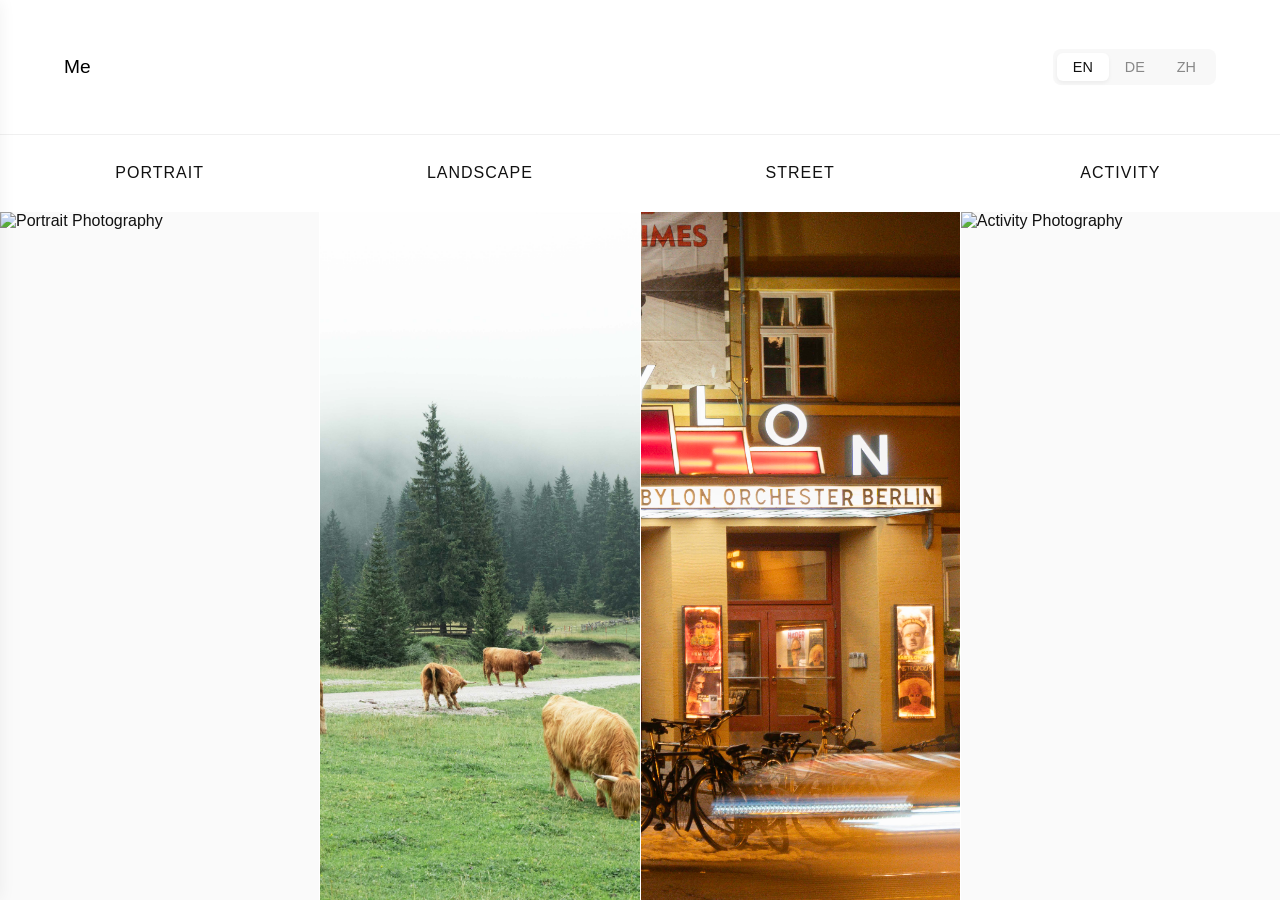
==== index.html @ 8cc1ccda "basic framework" ====
<!DOCTYPE html>
<html lang="en">
<head>
    <meta charset="UTF-8">
    <meta name="viewport" content="width=device-width, initial-scale=1.0">
    <title>Photography Portfolio</title>
    <link rel="stylesheet" href="style.css">
</head>
<body>
    <header class="top-row">
        <div class="me-section">
            <button id="me-btn" data-i18n="meText">Me</button>
        </div>

        <div class="lang-switcher">
            <input type="radio" id="lang-en" name="language" value="en" checked>
            <label for="lang-en">EN</label>

            <input type="radio" id="lang-de" name="language" value="de">
            <label for="lang-de">DE</label>

            <input type="radio" id="lang-zh" name="language" value="zh">
            <label for="lang-zh">ZH</label>
        </div>
    </header>

    <div id="me-overlay" class="hidden"></div>
    <aside id="me-sidebar" class="hidden">
        <button id="close-sidebar">&times;</button>
        <div class="sidebar-content">
            <div class="profile-img-col">
                <img src="images/profile.jpg" alt="Profile Picture" id="profile-img">
            </div>
            <div class="personal-info-col">
                <ul>
                    <li><span class="label" data-i18n="nameLabel">Name:</span> <span class="value" data-i18n="nameValue">John Doe</span></li>
                    <li><span class="label" data-i18n="natLabel">Nationality:</span> <span class="value" data-i18n="natValue">Global Citizen</span></li>
                    <li><span class="label" data-i18n="locLabel">Location:</span> <span class="value" data-i18n="locValue">Berlin, Germany</span></li>
                    <li><span class="label" data-i18n="emailLabel">Email:</span> <span class="value">hello@example.com</span></li>
                    <li><span class="label">Instagram:</span> <span class="value">@johndoe</span></li>
                    <li><span class="label">Rednote:</span> <span class="value">johndoe_photo</span></li>
                </ul>
            </div>
        </div>
    </aside>

    <main class="bottom-row">
        <a href="project.html?category=portrait" class="category-col">
            <h2 data-i18n="catPortrait">Portrait</h2>
            <img src="images/home/portrait.jpg" alt="Portrait Photography">
        </a>

        <a href="project.html?category=landscape" class="category-col">
            <h2 data-i18n="catLandscape">Landscape</h2>
            <img src="images/home/landscape.jpg" alt="Landscape Photography">
        </a>

        <a href="project.html?category=street" class="category-col">
            <h2 data-i18n="catStreet">Street</h2>
            <img src="images/home/street.jpg" alt="Street Photography">
        </a>

        <a href="project.html?category=activity" class="category-col">
            <h2 data-i18n="catActivity">Activity</h2>
            <img src="images/home/activity.jpg" alt="Activity Photography">
        </a>
    </main>

    <script src="script.js" defer></script>
</body>
</html>
---- style.css ----
/* ==========================================================================
   Base & Reset
   ========================================================================== */
* {
    margin: 0;
    padding: 0;
    box-sizing: border-box;
    font-family: 'Helvetica Neue', Helvetica, Arial, sans-serif;
}

body {
    background-color: #ffffff;
    color: #111111;
    overflow-x: hidden;
}

a {
    text-decoration: none;
    color: inherit;
}

/* ==========================================================================
   Top Row (15vh)
   ========================================================================== */
.top-row {
    height: 15vh;
    display: flex;
    justify-content: space-between;
    align-items: center;
    padding: 0 5vw;
    border-bottom: 1px solid #f0f0f0;
}

#me-btn {
    background: none;
    border: none;
    font-size: 1.2rem;
    cursor: pointer;
    font-weight: 500;
    transition: opacity 0.3s;
}

#me-btn:hover {
    opacity: 0.5;
}

/* Segmented Control for Language Switcher */
.lang-switcher {
    display: flex;
    background-color: #f8f8f8;
    border-radius: 8px;
    padding: 4px;
}

.lang-switcher input[type="radio"] {
    display: none;
}

.lang-switcher label {
    padding: 6px 16px;
    cursor: pointer;
    font-size: 0.9rem;
    border-radius: 6px;
    transition: all 0.3s ease;
    color: #888;
}

.lang-switcher input[type="radio"]:checked + label {
    background-color: #ffffff;
    color: #111111;
    box-shadow: 0 2px 4px rgba(0,0,0,0.05);
}

/* ==========================================================================
   Me Sidebar & Overlay
   ========================================================================== */
#me-overlay {
    position: fixed;
    top: 0;
    left: 0;
    width: 100vw;
    height: 100vh;
    background: rgba(255, 255, 255, 0.8);
    backdrop-filter: blur(5px);
    z-index: 99;
    opacity: 0;
    visibility: hidden;
    transition: all 0.4s ease;
}

#me-overlay.active {
    opacity: 1;
    visibility: visible;
}

#me-sidebar {
    position: fixed;
    top: 0;
    left: 0;
    width: 33vw;
    min-width: 300px;
    max-width: 450px;
    height: 100vh;
    background-color: #ffffff;
    z-index: 100;
    box-shadow: 2px 0 15px rgba(0,0,0,0.05);
    transform: translateX(-100%);
    transition: transform 0.4s cubic-bezier(0.25, 0.8, 0.25, 1);
    padding: 40px;
    overflow-y: auto;
}

#me-sidebar.active {
    transform: translateX(0);
}

#close-sidebar {
    position: absolute;
    top: 20px;
    right: 20px;
    background: none;
    border: none;
    font-size: 2rem;
    cursor: pointer;
    color: #111;
}

.sidebar-content {
    display: flex;
    flex-direction: column;
    gap: 30px;
    margin-top: 40px;
}

.profile-img-col img {
    width: 100%;
    aspect-ratio: 1/1;
    object-fit: cover;
    border-radius: 4px;
}

.personal-info-col ul {
    list-style: none;
}

.personal-info-col li {
    margin-bottom: 12px;
    font-size: 0.95rem;
    display: flex;
    justify-content: space-between;
    border-bottom: 1px solid #f9f9f9;
    padding-bottom: 6px;
}

.personal-info-col .label {
    color: #888;
}

/* ==========================================================================
   Bottom Row (85vh) & Categories
   ========================================================================== */
.bottom-row {
    height: 85vh;
    display: flex;
    width: 100vw;
}

.category-col {
    flex: 1;
    position: relative;
    display: flex;
    flex-direction: column;
    border-right: 1px solid #ffffff;
    background-color: #fafafa;
    overflow: hidden;
    transition: background-color 0.3s;
}

.category-col:last-child {
    border-right: none;
}

.category-col h2 {
    height: 10%;
    display: flex;
    align-items: center;
    justify-content: center;
    font-size: 1rem;
    font-weight: 400;
    letter-spacing: 1px;
    text-transform: uppercase;
    z-index: 2;
    background: #ffffff;
}

.category-col img {
    width: 100%;
    height: 90%;
    object-fit: cover;
    transition: transform 0.6s ease;
}

.category-col:hover img {
    transform: scale(1.03);
}

/* ==========================================================================
   Responsive Logic
   ========================================================================== */
@media (max-width: 1024px) {
    .bottom-row {
        flex-wrap: wrap;
        height: auto;
    }
    .category-col {
        flex: 0 0 50%;
        height: 50vh;
        border-bottom: 1px solid #fff;
    }
}

@media (max-width: 600px) {
    .category-col {
        flex: 0 0 100%;
    }
    #me-sidebar {
        width: 80vw;
    }
}
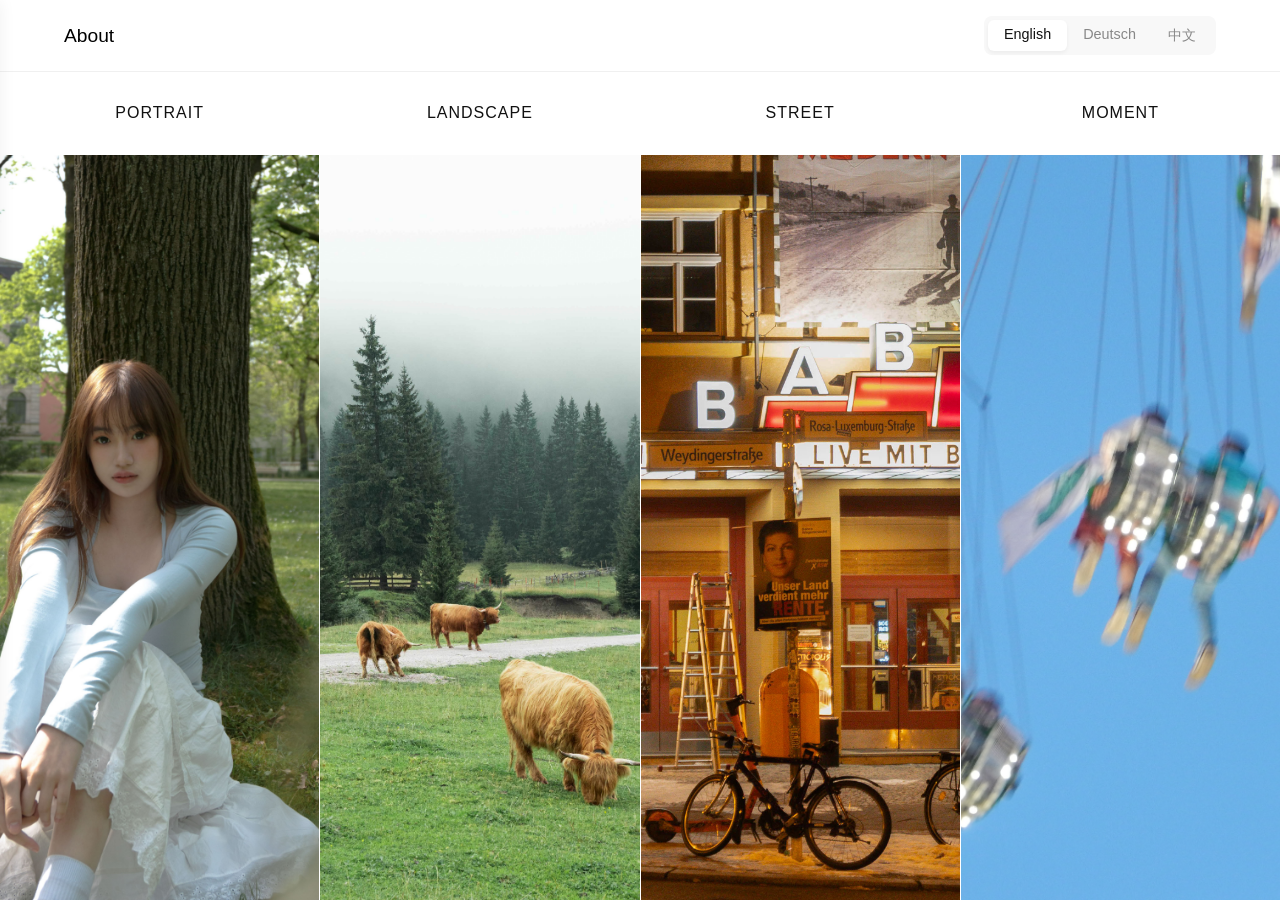
==== commit 71b96e58: "index-text-update" ====
--- a/index.html
+++ b/index.html
@@ -8,24 +8,24 @@
 </head>
 <body>
     <header class="top-row">
-        <div class="me-section">
-            <button id="me-btn" data-i18n="meText">Me</button>
+        <div class="About-section">
+            <button id="About-btn" data-i18n="AboutText">Me</button>
         </div>
 
         <div class="lang-switcher">
             <input type="radio" id="lang-en" name="language" value="en" checked>
-            <label for="lang-en">EN</label>
+            <label for="lang-en">English</label> 
 
             <input type="radio" id="lang-de" name="language" value="de">
-            <label for="lang-de">DE</label>
+            <label for="lang-de">Deutsch</label>
 
             <input type="radio" id="lang-zh" name="language" value="zh">
-            <label for="lang-zh">ZH</label>
+            <label for="lang-zh">中文</label>
         </div>
     </header>
 
-    <div id="me-overlay" class="hidden"></div>
-    <aside id="me-sidebar" class="hidden">
+    <div id="About-overlay" class="hidden"></div>
+    <aside id="About-sidebar" class="hidden">
         <button id="close-sidebar">&times;</button>
         <div class="sidebar-content">
             <div class="profile-img-col">
@@ -33,12 +33,12 @@
             </div>
             <div class="personal-info-col">
                 <ul>
-                    <li><span class="label" data-i18n="nameLabel">Name:</span> <span class="value" data-i18n="nameValue">John Doe</span></li>
-                    <li><span class="label" data-i18n="natLabel">Nationality:</span> <span class="value" data-i18n="natValue">Global Citizen</span></li>
-                    <li><span class="label" data-i18n="locLabel">Location:</span> <span class="value" data-i18n="locValue">Berlin, Germany</span></li>
-                    <li><span class="label" data-i18n="emailLabel">Email:</span> <span class="value">hello@example.com</span></li>
-                    <li><span class="label">Instagram:</span> <span class="value">@johndoe</span></li>
-                    <li><span class="label">Rednote:</span> <span class="value">johndoe_photo</span></li>
+                    <li><span class="label" data-i18n="nameLabel">Name:</span> <span class="value" data-i18n="nameValue">Hu</span></li>
+                    <li><span class="label" data-i18n="natLabel">Nationality:</span> <span class="value" data-i18n="natValue">Chinese</span></li>
+                    <li><span class="label" data-i18n="locLabel">Location:</span> <span class="value" data-i18n="locValue">Nürnberg, Germany</span></li>
+                    <li><span class="label" data-i18n="emailLabel">Email:</span> <span class="value">huguanlin2024@gmail.com</span></li>
+                    <li><span class="label">Instagram:</span> <span class="value">@huguanlin_photographer</span></li>
+                    <li><span class="label" data-i18n="rednoteLabel">Rednote:</span> <span class="value">5058400982d</span></li>
                 </ul>
             </div>
         </div>
@@ -60,9 +60,9 @@
             <img src="images/home/street.jpg" alt="Street Photography">
         </a>
 
-        <a href="project.html?category=activity" class="category-col">
-            <h2 data-i18n="catActivity">Activity</h2>
-            <img src="images/home/activity.jpg" alt="Activity Photography">
+        <a href="project.html?category=moment" class="category-col">
+            <h2 data-i18n="catMoment">Moment</h2>
+            <img src="images/home/moment.jpg" alt="Moment Photography">
         </a>
     </main>
 
--- a/style.css
+++ b/style.css
@@ -20,10 +20,10 @@
 }
 
 /* ==========================================================================
-   Top Row (15vh)
+   Top Row (8vh)
    ========================================================================== */
 .top-row {
-    height: 15vh;
+    height: 8vh;
     display: flex;
     justify-content: space-between;
     align-items: center;
@@ -31,7 +31,7 @@
     border-bottom: 1px solid #f0f0f0;
 }
 
-#me-btn {
+#About-btn {
     background: none;
     border: none;
     font-size: 1.2rem;
@@ -40,7 +40,7 @@
     transition: opacity 0.3s;
 }
 
-#me-btn:hover {
+#About-btn:hover {
     opacity: 0.5;
 }
 
@@ -72,9 +72,9 @@
 }
 
 /* ==========================================================================
-   Me Sidebar & Overlay
-   ========================================================================== */
-#me-overlay {
+   About Sidebar & Overlay
+   ========================================================================== */
+#About-overlay {
     position: fixed;
     top: 0;
     left: 0;
@@ -88,12 +88,12 @@
     transition: all 0.4s ease;
 }
 
-#me-overlay.active {
+#About-overlay.active {
     opacity: 1;
     visibility: visible;
 }
 
-#me-sidebar {
+#About-sidebar {
     position: fixed;
     top: 0;
     left: 0;
@@ -110,7 +110,7 @@
     overflow-y: auto;
 }
 
-#me-sidebar.active {
+#About-sidebar.active {
     transform: translateX(0);
 }
 
@@ -157,10 +157,10 @@
 }
 
 /* ==========================================================================
-   Bottom Row (85vh) & Categories
+   Bottom Row (92vh) & Categories
    ========================================================================== */
 .bottom-row {
-    height: 85vh;
+    height: 92vh;
     display: flex;
     width: 100vw;
 }
@@ -223,7 +223,7 @@
     .category-col {
         flex: 0 0 100%;
     }
-    #me-sidebar {
+    #About-sidebar {
         width: 80vw;
     }
 }
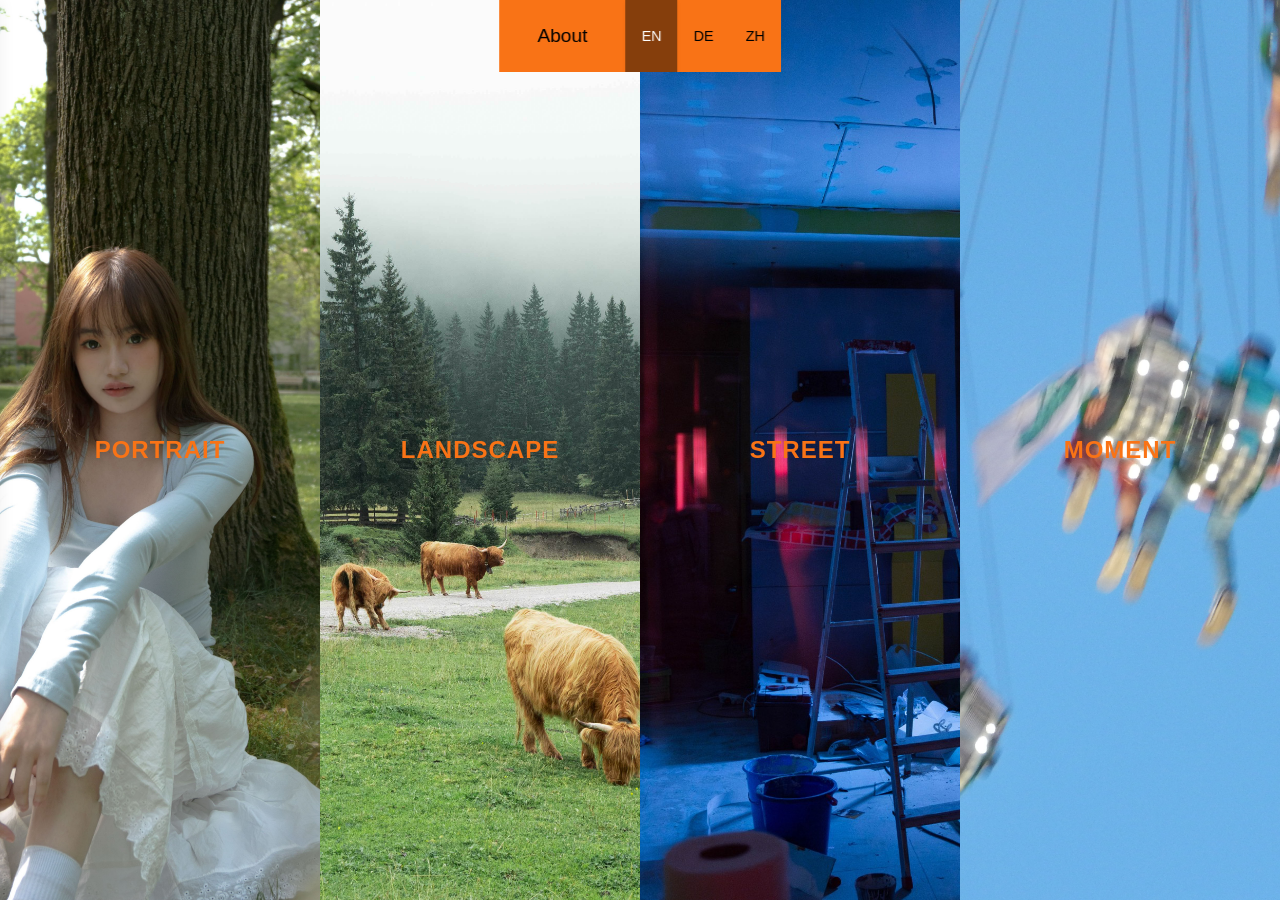
==== commit eeeaa617: "index update" ====
--- a/index.html
+++ b/index.html
@@ -7,64 +7,67 @@
     <link rel="stylesheet" href="style.css">
 </head>
 <body>
-    <header class="top-row">
-        <div class="About-section">
-            <button id="About-btn" data-i18n="AboutText">Me</button>
-        </div>
+    <div class="main-layout">
+        <header class="top-row">
+            <div class="About-section">
+                <button id="About-btn" data-i18n="AboutText">About</button>
+            </div>
+            <div class="lang-section">
+                <div class="lang-switcher">
+                    <input type="radio" id="lang-en" name="language" value="en" checked>
+                    <label for="lang-en">EN</label> 
 
-        <div class="lang-switcher">
-            <input type="radio" id="lang-en" name="language" value="en" checked>
-            <label for="lang-en">English</label> 
+                    <input type="radio" id="lang-de" name="language" value="de">
+                    <label for="lang-de">DE</label>
 
-            <input type="radio" id="lang-de" name="language" value="de">
-            <label for="lang-de">Deutsch</label>
+                    <input type="radio" id="lang-zh" name="language" value="zh">
+                    <label for="lang-zh">ZH</label>
+                </div>
+            </div>
+        </header>
 
-            <input type="radio" id="lang-zh" name="language" value="zh">
-            <label for="lang-zh">中文</label>
-        </div>
-    </header>
+        <div id="About-overlay" class="hidden"></div>
+        <aside id="About-sidebar" class="hidden">
+            <button id="close-sidebar">&times;</button>
+            <div class="sidebar-content">
+                <div class="profile-img-col">
+                    <img src="images/profile.jpg" alt="Profile Picture" id="profile-img">
+                </div>
+                <div class="personal-info-col">
+                    <ul>
+                        <li><span class="label" data-i18n="nameLabel">Name:</span> <span class="value" data-i18n="nameValue">Hu</span></li>
+                        <li><span class="label" data-i18n="natLabel">Nationality:</span> <span class="value" data-i18n="natValue">Chinese</span></li>
+                        <li><span class="label" data-i18n="locLabel">Location:</span> <span class="value" data-i18n="locValue">Nürnberg, Germany</span></li>
+                        <li><span class="label" data-i18n="emailLabel">Email:</span> <span class="value">huguanlin2024@gmail.com</span></li>
+                        <li><span class="label">Instagram:</span> <span class="value">@huguanlin_photographer</span></li>
+                        <li><span class="label" data-i18n="rednoteLabel">Rednote:</span> <span class="value">5058400982d</span></li>
+                    </ul>
+                </div>
+            </div>
+        </aside>
 
-    <div id="About-overlay" class="hidden"></div>
-    <aside id="About-sidebar" class="hidden">
-        <button id="close-sidebar">&times;</button>
-        <div class="sidebar-content">
-            <div class="profile-img-col">
-                <img src="images/profile.jpg" alt="Profile Picture" id="profile-img">
-            </div>
-            <div class="personal-info-col">
-                <ul>
-                    <li><span class="label" data-i18n="nameLabel">Name:</span> <span class="value" data-i18n="nameValue">Hu</span></li>
-                    <li><span class="label" data-i18n="natLabel">Nationality:</span> <span class="value" data-i18n="natValue">Chinese</span></li>
-                    <li><span class="label" data-i18n="locLabel">Location:</span> <span class="value" data-i18n="locValue">Nürnberg, Germany</span></li>
-                    <li><span class="label" data-i18n="emailLabel">Email:</span> <span class="value">huguanlin2024@gmail.com</span></li>
-                    <li><span class="label">Instagram:</span> <span class="value">@huguanlin_photographer</span></li>
-                    <li><span class="label" data-i18n="rednoteLabel">Rednote:</span> <span class="value">5058400982d</span></li>
-                </ul>
-            </div>
-        </div>
-    </aside>
+        <main class="bottom-row">
+            <a href="project.html?category=portrait" class="category-col">
+                <h2 data-i18n="catPortrait">Portrait</h2>
+                <img src="images/home/portrait.jpg" alt="Portrait Photography">
+            </a>
 
-    <main class="bottom-row">
-        <a href="project.html?category=portrait" class="category-col">
-            <h2 data-i18n="catPortrait">Portrait</h2>
-            <img src="images/home/portrait.jpg" alt="Portrait Photography">
-        </a>
+            <a href="project.html?category=landscape" class="category-col">
+                <h2 data-i18n="catLandscape">Landscape</h2>
+                <img src="images/home/landscape.jpg" alt="Landscape Photography">
+            </a>
 
-        <a href="project.html?category=landscape" class="category-col">
-            <h2 data-i18n="catLandscape">Landscape</h2>
-            <img src="images/home/landscape.jpg" alt="Landscape Photography">
-        </a>
+            <a href="project.html?category=street" class="category-col">
+                <h2 data-i18n="catStreet">Street</h2>
+                <img src="images/home/street.jpg" alt="Street Photography">
+            </a>
 
-        <a href="project.html?category=street" class="category-col">
-            <h2 data-i18n="catStreet">Street</h2>
-            <img src="images/home/street.jpg" alt="Street Photography">
-        </a>
-
-        <a href="project.html?category=moment" class="category-col">
-            <h2 data-i18n="catMoment">Moment</h2>
-            <img src="images/home/moment.jpg" alt="Moment Photography">
-        </a>
-    </main>
+            <a href="project.html?category=moment" class="category-col">
+                <h2 data-i18n="catMoment">Moment</h2>
+                <img src="images/home/moment.jpg" alt="Moment Photography">
+            </a>
+        </main>
+    </div>
 
     <script src="script.js" defer></script>
 </body>
--- a/style.css
+++ b/style.css
@@ -9,8 +9,8 @@
 }
 
 body {
-    background-color: #ffffff;
-    color: #111111;
+    background-color: #F97316;
+    color: #F97316;
     overflow-x: hidden;
 }
 
@@ -20,36 +20,83 @@
 }
 
 /* ==========================================================================
-   Top Row (8vh)
+   main-layout
+   ========================================================================== */
+.main-layout {
+    position: relative;
+    width: 100vw;
+    height: 100vh;
+    overflow: hidden;
+}
+
+/* ==========================================================================
+   Top Row 
    ========================================================================== */
 .top-row {
+    position: absolute;
+    top: 0;
+    left: 50%;
+    transform: translateX(-50%);
+
+
+    width: 22%;
     height: 8vh;
-    display: flex;
-    justify-content: space-between;
+
+    display: grid;
+    grid-template-columns: 1fr 1fr;
     align-items: center;
-    padding: 0 5vw;
-    border-bottom: 1px solid #f0f0f0;
-}
-
+    overflow: hidden;
+
+    z-index: 10; /* 压在图片上面 */
+    /* background: linear-gradient(to right, rgba(0,0,0,0.2), rgba(255, 255, 255, 0.6)); 渐变黑 */
+    background:transparent;
+    backdrop-filter: blur(10px); /* 可选，磨砂效果 */
+}
+.About-section {
+    width:100%;
+    height: 100%;
+    display: flex;
+    align-items: center;
+    justify-content: center;
+}
 #About-btn {
-    background: none;
+    width: 100%;
+    height: 100%;
     border: none;
+    border-radius: 0;
+    background: #F97316;
+    border:none;
     font-size: 1.2rem;
     cursor: pointer;
     font-weight: 500;
     transition: opacity 0.3s;
+    color:#000000;
+
 }
 
 #About-btn:hover {
-    opacity: 0.5;
+    background-color: #853D0C;
+    color:#ffffff;
+
 }
 
 /* Segmented Control for Language Switcher */
+.lang-section {
+    width:100%;
+    height: 100%;
+    display: flex;
+    background: #F97316;
+    padding: 0;
+    margin: 0;
+    justify-content:flex-start;
+}
 .lang-switcher {
     display: flex;
-    background-color: #f8f8f8;
-    border-radius: 8px;
-    padding: 4px;
+    margin: 0;
+    border-radius: 0px;
+    height: 100%;
+    width: 100%;
+    border: none;
 }
 
 .lang-switcher input[type="radio"] {
@@ -57,17 +104,21 @@
 }
 
 .lang-switcher label {
+    display: flex;
+    height:100%;
+    width:100%;
     padding: 6px 16px;
     cursor: pointer;
     font-size: 0.9rem;
-    border-radius: 6px;
     transition: all 0.3s ease;
-    color: #888;
+    color: #000000;
+    align-items: center;
+    justify-content: center;
 }
 
 .lang-switcher input[type="radio"]:checked + label {
-    background-color: #ffffff;
-    color: #111111;
+    background-color: #00000077;
+    color: #ffffff;
     box-shadow: 0 2px 4px rgba(0,0,0,0.05);
 }
 
@@ -157,12 +208,13 @@
 }
 
 /* ==========================================================================
-   Bottom Row (92vh) & Categories
+   Bottom Row (95vh) & Categories
    ========================================================================== */
 .bottom-row {
-    height: 92vh;
-    display: flex;
-    width: 100vw;
+    position: relative;
+    width: 100%;
+    height: 100%;
+    display: flex;
 }
 
 .category-col {
@@ -170,7 +222,7 @@
     position: relative;
     display: flex;
     flex-direction: column;
-    border-right: 1px solid #ffffff;
+    border-right:none;
     background-color: #fafafa;
     overflow: hidden;
     transition: background-color 0.3s;
@@ -181,22 +233,26 @@
 }
 
 .category-col h2 {
-    height: 10%;
-    display: flex;
-    align-items: center;
-    justify-content: center;
-    font-size: 1rem;
-    font-weight: 400;
+    position: absolute;
+    top: 50%;
+    left: 50%;
+    transform: translate(-50%, -50%);
+    margin: 0;
+    z-index: 2;
+    color:#F97316;
+    font-size: 1.5rem;
+    font-weight: 600;
     letter-spacing: 1px;
     text-transform: uppercase;
-    z-index: 2;
-    background: #ffffff;
+    text-align: center;
+    pointer-events: none;
 }
 
 .category-col img {
     width: 100%;
-    height: 90%;
+    height: 100%;
     object-fit: cover;
+    display: block;
     transition: transform 0.6s ease;
 }
 
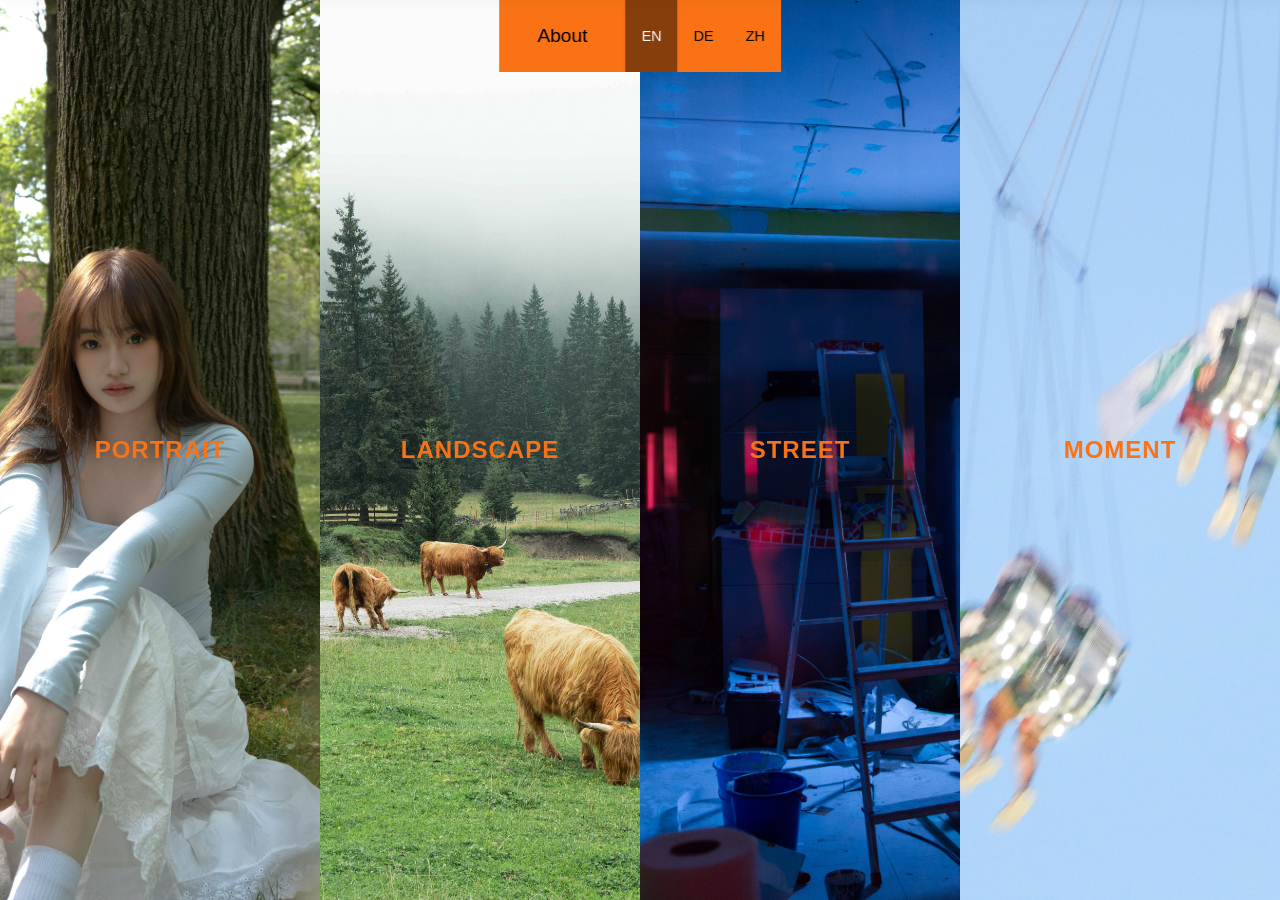
==== commit 9a92e0d7: "language update" ====
--- a/index.html
+++ b/index.html
@@ -3,6 +3,7 @@
 <head>
     <meta charset="UTF-8">
     <meta name="viewport" content="width=device-width, initial-scale=1.0">
+    <meta name="description" content="Photography portfolio by Hu.">
     <title>Photography Portfolio</title>
     <link rel="stylesheet" href="style.css">
 </head>
@@ -14,7 +15,7 @@
             </div>
             <div class="lang-section">
                 <div class="lang-switcher">
-                    <input type="radio" id="lang-en" name="language" value="en" checked>
+                    <input type="radio" id="lang-en" name="language" value="en">
                     <label for="lang-en">EN</label> 
 
                     <input type="radio" id="lang-de" name="language" value="de">
@@ -28,10 +29,10 @@
 
         <div id="About-overlay" class="hidden"></div>
         <aside id="About-sidebar" class="hidden">
-            <button id="close-sidebar">&times;</button>
+            <button id="close-sidebar" data-i18n-attr="aria-label:closeAbout;title:closeAbout">&times;</button>
             <div class="sidebar-content">
                 <div class="profile-img-col">
-                    <img src="images/profile.jpg" alt="Profile Picture" id="profile-img">
+                    <img src="images/profile.jpg" alt="Profile picture" id="profile-img" data-i18n-attr="alt:profileAlt">
                 </div>
                 <div class="personal-info-col">
                     <ul>
@@ -39,7 +40,7 @@
                         <li><span class="label" data-i18n="natLabel">Nationality:</span> <span class="value" data-i18n="natValue">Chinese</span></li>
                         <li><span class="label" data-i18n="locLabel">Location:</span> <span class="value" data-i18n="locValue">Nürnberg, Germany</span></li>
                         <li><span class="label" data-i18n="emailLabel">Email:</span> <span class="value">huguanlin2024@gmail.com</span></li>
-                        <li><span class="label">Instagram:</span> <span class="value">@huguanlin_photographer</span></li>
+                        <li><span class="label" data-i18n="instagramLabel">Instagram:</span> <span class="value">@huguanlin_photographer</span></li>
                         <li><span class="label" data-i18n="rednoteLabel">Rednote:</span> <span class="value">5058400982d</span></li>
                     </ul>
                 </div>
@@ -49,26 +50,27 @@
         <main class="bottom-row">
             <a href="project.html?category=portrait" class="category-col">
                 <h2 data-i18n="catPortrait">Portrait</h2>
-                <img src="images/home/portrait.jpg" alt="Portrait Photography">
+            <img class="category-image" src="images/home/portrait.jpg" alt="Portrait photography" data-i18n-attr="alt:portraitAlt">
             </a>
 
             <a href="project.html?category=landscape" class="category-col">
                 <h2 data-i18n="catLandscape">Landscape</h2>
-                <img src="images/home/landscape.jpg" alt="Landscape Photography">
+                <img class="category-image" src="images/home/landscape.jpg" alt="Landscape photography" data-i18n-attr="alt:landscapeAlt">
             </a>
 
             <a href="project.html?category=street" class="category-col">
                 <h2 data-i18n="catStreet">Street</h2>
-                <img src="images/home/street.jpg" alt="Street Photography">
+                <img class="category-image category-image--street" src="images/home/street.jpg" alt="Street photography" data-i18n-attr="alt:streetAlt">
             </a>
 
             <a href="project.html?category=moment" class="category-col">
                 <h2 data-i18n="catMoment">Moment</h2>
-                <img src="images/home/moment.jpg" alt="Moment Photography">
+                <img class="category-image category-image--moment" src="images/home/moment.jpg" alt="Moment photography" data-i18n-attr="alt:momentAlt">
             </a>
         </main>
     </div>
 
+    <script src="translation.js"></script>
     <script src="script.js" defer></script>
 </body>
 </html>
--- a/style.css
+++ b/style.css
@@ -10,7 +10,7 @@
 
 body {
     background-color: #F97316;
-    color: #F97316;
+    color: #784e00;
     overflow-x: hidden;
 }
 
@@ -65,6 +65,7 @@
     border: none;
     border-radius: 0;
     background: #F97316;
+    font-weight: bold;
     border:none;
     font-size: 1.2rem;
     cursor: pointer;
@@ -126,6 +127,7 @@
    About Sidebar & Overlay
    ========================================================================== */
 #About-overlay {
+    display:flex;
     position: fixed;
     top: 0;
     left: 0;
@@ -145,24 +147,23 @@
 }
 
 #About-sidebar {
+    display: flex;
     position: fixed;
     top: 0;
     left: 0;
-    width: 33vw;
-    min-width: 300px;
-    max-width: 450px;
-    height: 100vh;
-    background-color: #ffffff;
+    width: 100%;
+    height: 60vh;
+    background-color: #F97316;
     z-index: 100;
     box-shadow: 2px 0 15px rgba(0,0,0,0.05);
-    transform: translateX(-100%);
+    transform: translateY(-100%);
     transition: transform 0.4s cubic-bezier(0.25, 0.8, 0.25, 1);
     padding: 40px;
-    overflow-y: auto;
+    overflow-x: auto;
 }
 
 #About-sidebar.active {
-    transform: translateX(0);
+    transform: translateY(0);
 }
 
 #close-sidebar {
@@ -178,33 +179,47 @@
 
 .sidebar-content {
     display: flex;
-    flex-direction: column;
+    flex-direction: row;
     gap: 30px;
-    margin-top: 40px;
+    margin-right: 40px;
+}
+
+.profile-img-col {
+    width:50%;
 }
 
 .profile-img-col img {
-    width: 100%;
+    width: 60%;
     aspect-ratio: 1/1;
     object-fit: cover;
     border-radius: 4px;
 }
 
+.personal-info-col {
+    width: 50%;
+    display: flex;
+    align-items: center;
+    justify-content: center;
+
+}
+
 .personal-info-col ul {
     list-style: none;
+    width: 80%;
 }
 
 .personal-info-col li {
-    margin-bottom: 12px;
-    font-size: 0.95rem;
+    margin-bottom: 35px;
+    font-size: 1.1rem;
+    font-weight: bold;
     display: flex;
     justify-content: space-between;
-    border-bottom: 1px solid #f9f9f9;
+
     padding-bottom: 6px;
 }
 
 .personal-info-col .label {
-    color: #888;
+    color: #000000;
 }
 
 /* ==========================================================================
@@ -226,6 +241,13 @@
     background-color: #fafafa;
     overflow: hidden;
     transition: background-color 0.3s;
+}
+
+img[alt="Street Photography"] {
+    filter: brightness(1);
+}
+img[alt="Moment Photography"] {
+    filter: brightness(1);
 }
 
 .category-col:last-child {
